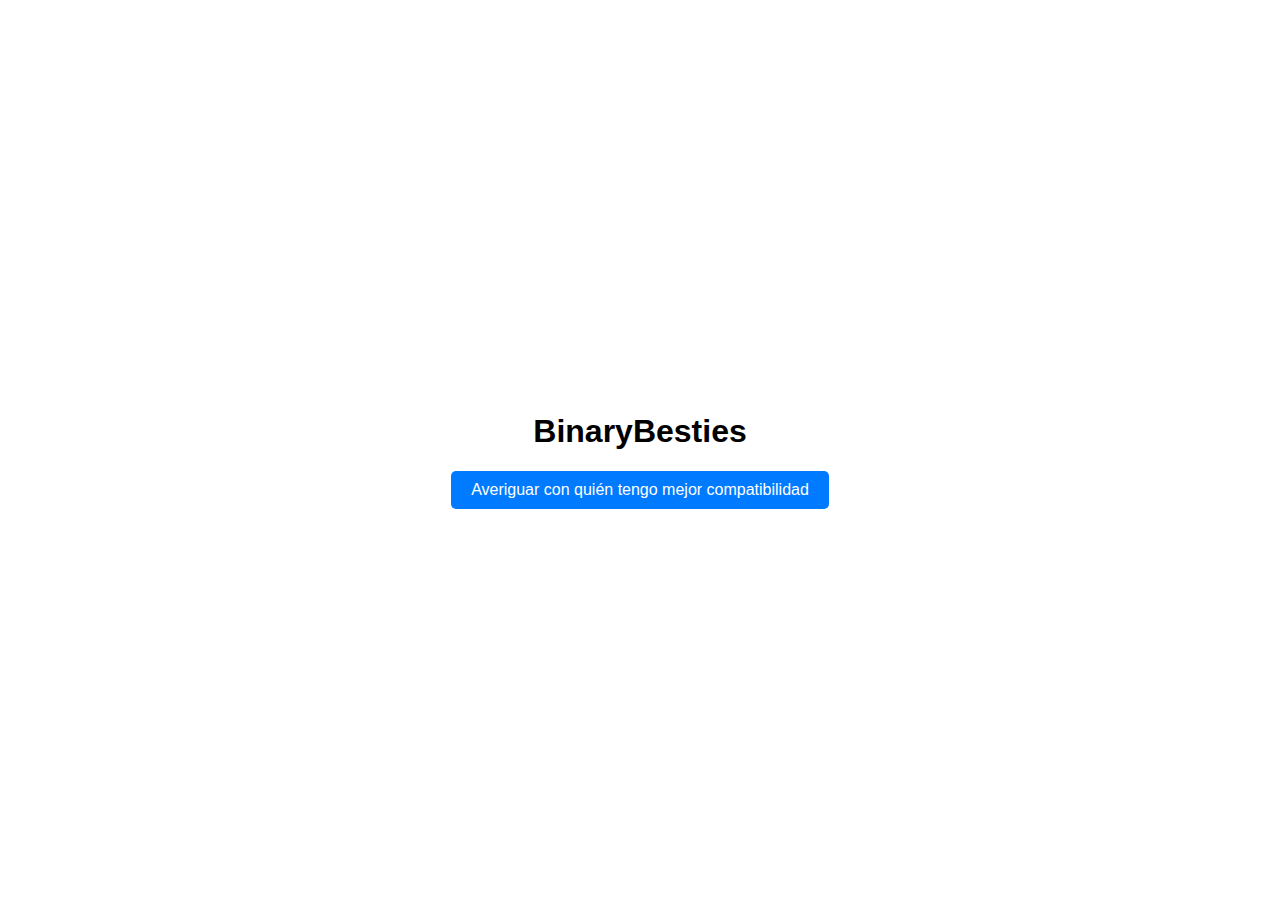
==== index.html @ b7a1c6d4 "Primeros ajustes" ====
<!DOCTYPE html>
<html lang="es">
<head>
    <meta charset="UTF-8">
    <meta name="viewport" content="width=device-width, initial-scale=1.0">
    <title>BinaryBesties</title>
    <style>
        body {
            font-family: Arial, sans-serif;
            margin: 0;
            padding: 0;
            display: flex;
            flex-direction: column;
            justify-content: center;
            align-items: center;
            height: 100vh;
        }

        h1 {
            text-align: center;
        }

        .button {
            padding: 10px 20px;
            background-color: #007bff;
            color: #fff;
            border: none;
            border-radius: 5px;
            cursor: pointer;
            text-decoration: none;
        }

        .button:hover {
            background-color: #0056b3;
        }
    </style>
</head>
<body>
    <h1>BinaryBesties</h1>
    <a href="main.html" class="button">Averiguar con quién tengo mejor compatibilidad</a>
</body>
</html>
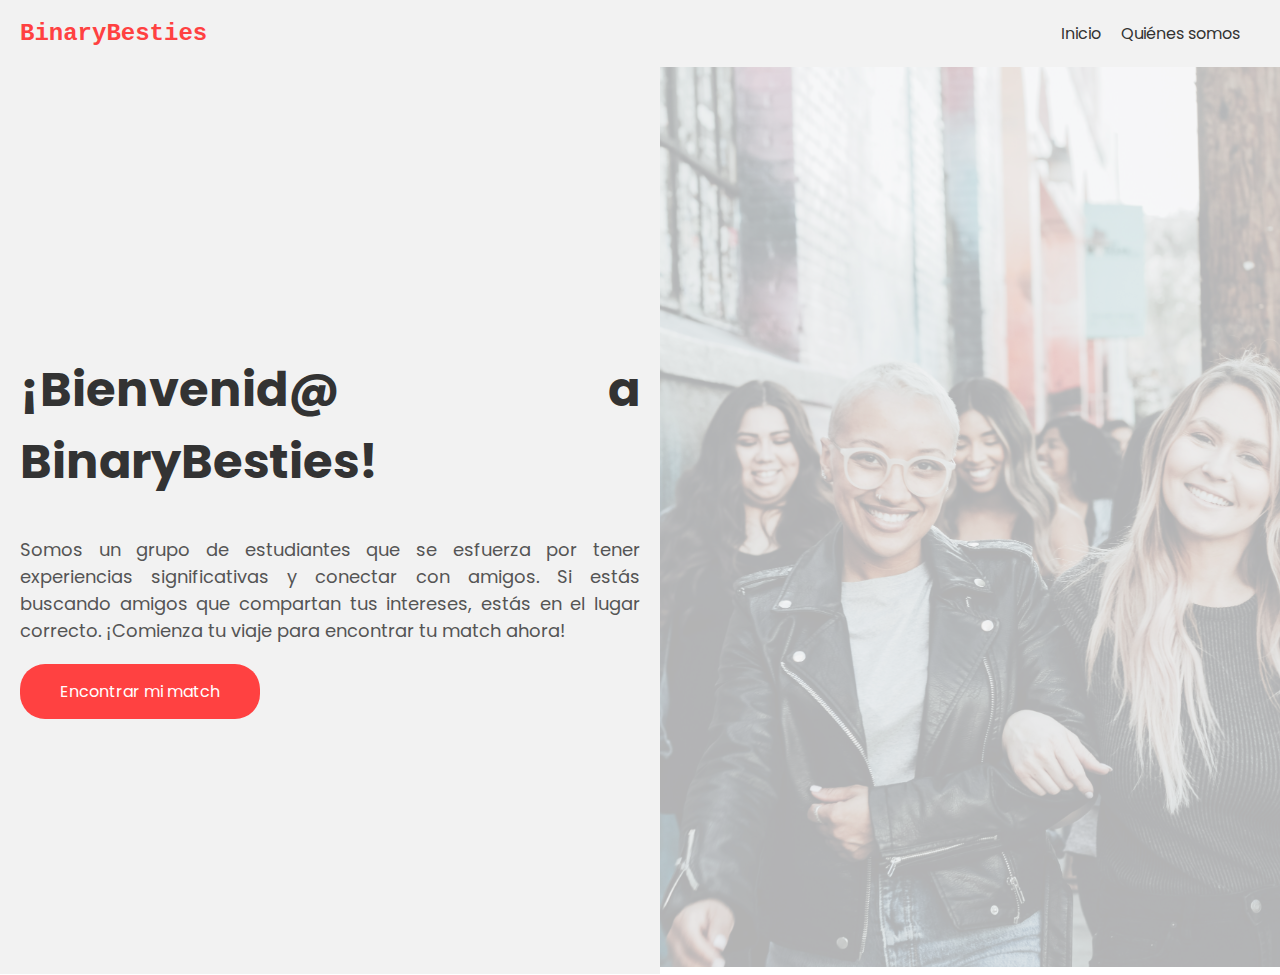
==== commit b4598ac6: "Edición final" ====
--- a/index.html
+++ b/index.html
@@ -4,39 +4,134 @@
     <meta charset="UTF-8">
     <meta name="viewport" content="width=device-width, initial-scale=1.0">
     <title>BinaryBesties</title>
+    <link rel="stylesheet" href="https://fonts.googleapis.com/css2?family=Poppins:wght@400;700&display=swap">
     <style>
         body {
-            font-family: Arial, sans-serif;
+            font-family: 'Poppins', sans-serif;
             margin: 0;
             padding: 0;
             display: flex;
             flex-direction: column;
-            justify-content: center;
-            align-items: center;
-            height: 100vh;
         }
 
-        h1 {
-            text-align: center;
+        header {
+            background-color: #f2f2f2;
+            padding: 20px;
+            display: flex;
+            justify-content: space-between;
+            align-items: center;
         }
 
-        .button {
-            padding: 10px 20px;
-            background-color: #007bff;
+        .logo {
+            color: #FF4141;
+            font-size: 24px;
+            font-weight: 700;
+            font-family: Consolas, monospace;
+            animation: typing 2s steps(15) infinite;
+        }
+
+        @keyframes typing {
+            from {
+                width: 0;
+            }
+        }
+
+        nav {
+            display: flex;
+        }
+
+        nav a {
+            margin-right: 20px;
+            text-decoration: none;
+            color: #333;
+        }
+
+        .container {
+            position: relative;
+            flex: 1;
+            display: flex;
+        }
+
+        .left-half {
+            width: 50%;
+            padding: 20px;
+            background-color: #f2f2f2;
+            display: flex;
+            flex-direction: column;
+            justify-content: center;
+            align-items: flex-start;
+        }
+
+        .right-half {
+            position: relative;
+            width: 50%;
+        }
+
+        .image-overlay {
+            position: absolute;
+            top: 0;
+            left: 0;
+            width: 100%;
+            height: 100%;
+            background-color: rgba(255, 255, 255, 0.7); /* Semi-transparent white */
+        }
+
+        .image {
+            width: 100%;
+            height: 100vh;
+            object-fit: cover;
+        }
+
+        .welcome-text {
+            text-align: justify;
+            font-size: 48px;
+            color: #333;
+            margin-bottom: 20px;
+        }
+
+        .about-us {
+            text-align: justify;
+            font-size: 18px;
+            color: #555;
+            margin-bottom: 20px;
+        }
+
+        .match-button {
+            padding: 15px 40px;
+            background-color: #FF4141;
             color: #fff;
             border: none;
-            border-radius: 5px;
+            border-radius: 25px;
             cursor: pointer;
             text-decoration: none;
+            display: inline-block;
+            transition: background-color 0.3s ease;
+            margin-right: auto;
         }
 
-        .button:hover {
-            background-color: #0056b3;
+        .match-button:hover {
+            background-color: #e60000;
         }
     </style>
 </head>
 <body>
-    <h1>BinaryBesties</h1>
-    <a href="main.html" class="button">Averiguar con quién tengo mejor compatibilidad</a>
+    <header>
+        <div class="logo">BinaryBesties</div>
+        <nav>
+            <a href="index.html">Inicio</a>
+            <a href="nosotros.html">Quiénes somos</a>
+        </nav>
+    </header>
+    <div class="container">
+        <div class="left-half">
+            <h1 class="welcome-text">¡Bienvenid@ a BinaryBesties!</h1>
+            <p class="about-us">Somos un grupo de estudiantes que se esfuerza por tener experiencias significativas y conectar con amigos. Si estás buscando amigos que compartan tus intereses, estás en el lugar correcto. ¡Comienza tu viaje para encontrar tu match ahora!</p>
+            <a href="main.html" class="match-button">Encontrar mi match</a>
+        </div>
+        <div class="right-half">
+            <div class="image-overlay"></div>
+            <img src="assets/img/img1.jpg" alt="Imagen" class="image">
+        </div>
+    </div>
 </body>
 </html>
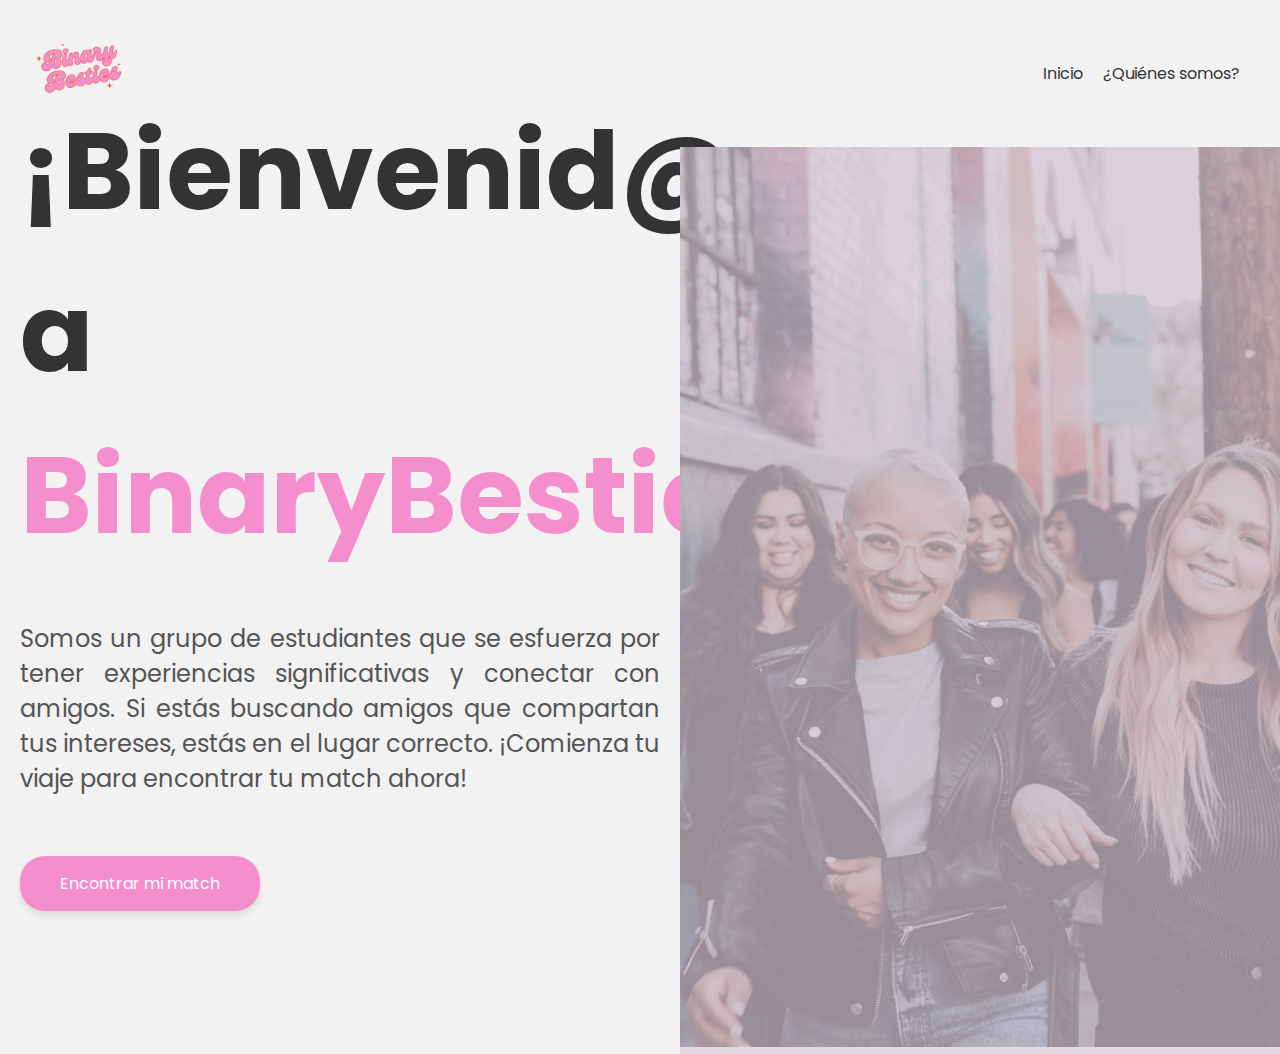
==== commit e5e31fb6: "Me falta arreglar botones de siguiente" ====
--- a/index.html
+++ b/index.html
@@ -4,6 +4,7 @@
     <meta charset="UTF-8">
     <meta name="viewport" content="width=device-width, initial-scale=1.0">
     <title>BinaryBesties</title>
+    <link rel="icon" type="image/png" href="assets/img/logobinary.png">
     <link rel="stylesheet" href="https://fonts.googleapis.com/css2?family=Poppins:wght@400;700&display=swap">
     <style>
         body {
@@ -22,12 +23,10 @@
             align-items: center;
         }
 
-        .logo {
-            color: #FF4141;
-            font-size: 24px;
-            font-weight: 700;
-            font-family: Consolas, monospace;
-            animation: typing 2s steps(15) infinite;
+        .logo img {
+            width: 100px; /* Ajusta el tamaño del logo */
+            height: auto;
+            margin-left: 10px; /* Ajusta el margen izquierdo */
         }
 
         @keyframes typing {
@@ -39,12 +38,34 @@
         nav {
             display: flex;
         }
-
+        
         nav a {
             margin-right: 20px;
             text-decoration: none;
             color: #333;
+            position: relative; 
+            font-weight: normal;/* Añade posición relativa para poder posicionar el rectángulo correctamente */
         }
+
+        nav a:hover {
+            font-weight: bold; /* Cambia el peso de la fuente a negrita cuando el mouse está encima */
+        }
+        
+        nav a::after {
+            content: ''; /* Añade contenido al pseudo-elemento */
+            position: absolute; /* Posiciona de forma absoluta */
+            bottom: -5px; /* Ajusta la distancia del rectángulo desde abajo */
+            left: 0; /* Ajusta la posición del rectángulo */
+            width: 100%; /* Ajusta el ancho del rectángulo */
+            height: 3px; /* Ajusta la altura del rectángulo */
+            background-color: transparent; /* Establece el color del rectángulo transparente por defecto */
+            transition: background-color 0.3s ease; /* Agrega una transición suave */
+        }
+        
+        nav a:hover::after {
+            background-color: #ff69b4; /* Cambia el color del rectángulo a rosa cuando el mouse está encima */
+        }
+        
 
         .container {
             position: relative;
@@ -73,7 +94,7 @@
             left: 0;
             width: 100%;
             height: 100%;
-            background-color: rgba(255, 255, 255, 0.7); /* Semi-transparent white */
+            background-color: rgba(218, 201, 212, 0.7); /* Semi-transparent white */
         }
 
         .image {
@@ -84,21 +105,22 @@
 
         .welcome-text {
             text-align: justify;
-            font-size: 48px;
+            font-size: 108px;
             color: #333;
             margin-bottom: 20px;
+            margin-top: -200px;;
         }
 
         .about-us {
             text-align: justify;
-            font-size: 18px;
+            font-size: 24px;
             color: #555;
             margin-bottom: 20px;
         }
 
         .match-button {
             padding: 15px 40px;
-            background-color: #FF4141;
+            background-color: #F48ECD;
             color: #fff;
             border: none;
             border-radius: 25px;
@@ -107,24 +129,33 @@
             display: inline-block;
             transition: background-color 0.3s ease;
             margin-right: auto;
+            margin-top: 40px; /* Ajusta el margen superior para separarlo más del texto superior */
+            box-shadow: 0px 4px 6px rgba(0, 0, 0, 0.1); /* Añade sombreado al botón */
+        }        
+
+        .match-button:hover {
+            background-color: #e84fad;
         }
 
-        .match-button:hover {
-            background-color: #e60000;
+        .binary-besties {
+            color: #F48ECD; /* Cambia el color de las letras "BinaryBesties" */
         }
+        
     </style>
 </head>
 <body>
     <header>
-        <div class="logo">BinaryBesties</div>
+        <div class="logo">
+            <img src="assets/img/logobinary.png" alt="BinaryBesties Logo">
+        </div>
         <nav>
             <a href="index.html">Inicio</a>
-            <a href="nosotros.html">Quiénes somos</a>
+            <a href="nosotros.html">¿Quiénes somos?</a>
         </nav>
     </header>
     <div class="container">
         <div class="left-half">
-            <h1 class="welcome-text">¡Bienvenid@ a BinaryBesties!</h1>
+            <h1 class="welcome-text">¡Bienvenid@ a <span class="binary-besties">BinaryBesties</span>!</h1>
             <p class="about-us">Somos un grupo de estudiantes que se esfuerza por tener experiencias significativas y conectar con amigos. Si estás buscando amigos que compartan tus intereses, estás en el lugar correcto. ¡Comienza tu viaje para encontrar tu match ahora!</p>
             <a href="main.html" class="match-button">Encontrar mi match</a>
         </div>
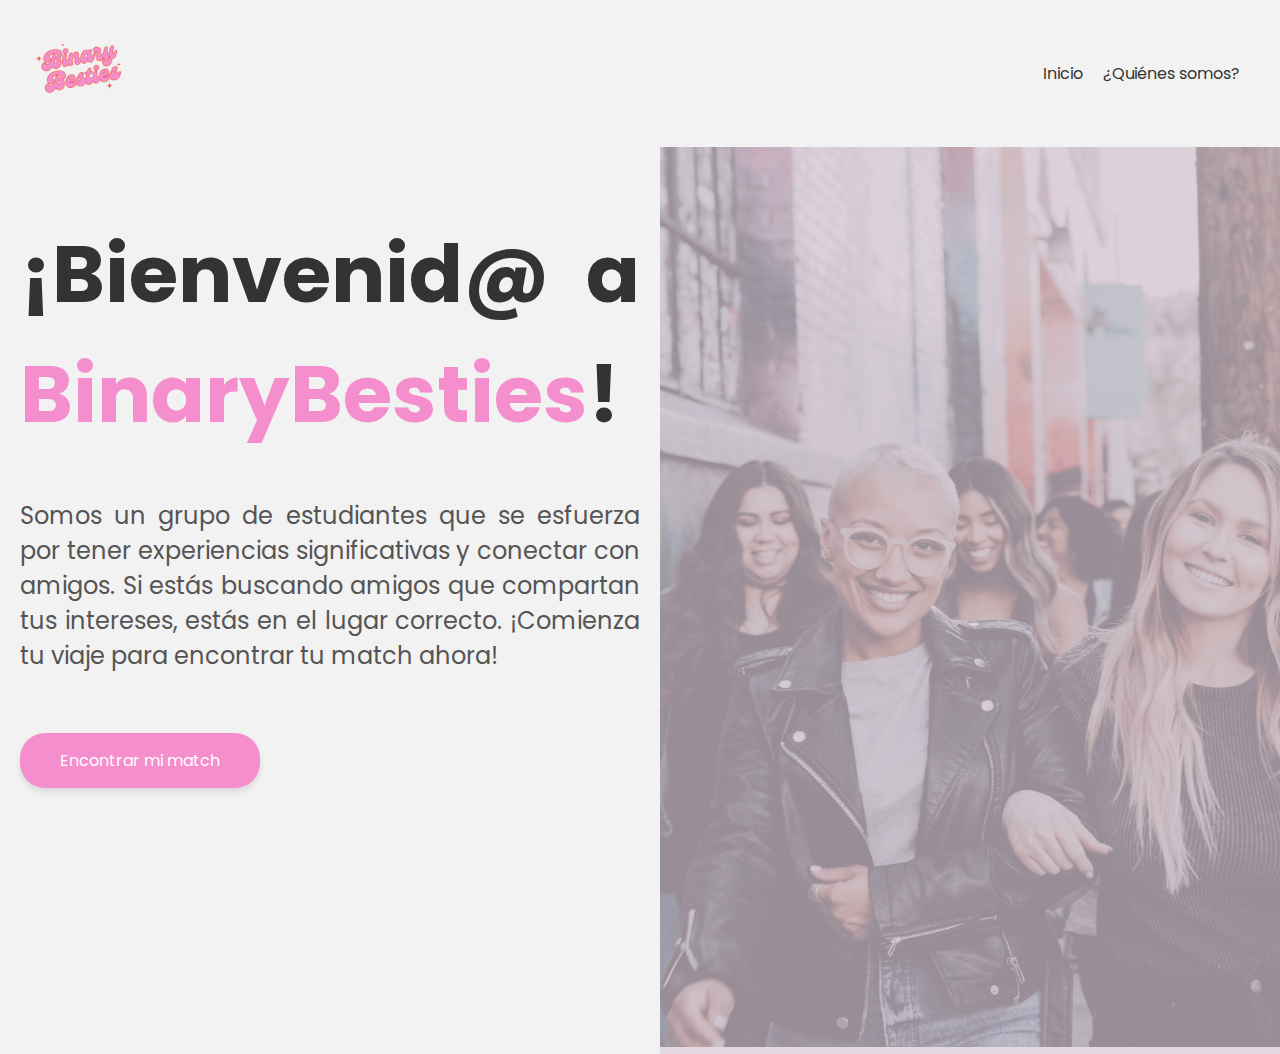
==== commit 9e85f102: "Botón ajustado" ====
--- a/index.html
+++ b/index.html
@@ -105,7 +105,7 @@
 
         .welcome-text {
             text-align: justify;
-            font-size: 108px;
+            font-size: 80px;
             color: #333;
             margin-bottom: 20px;
             margin-top: -200px;;
